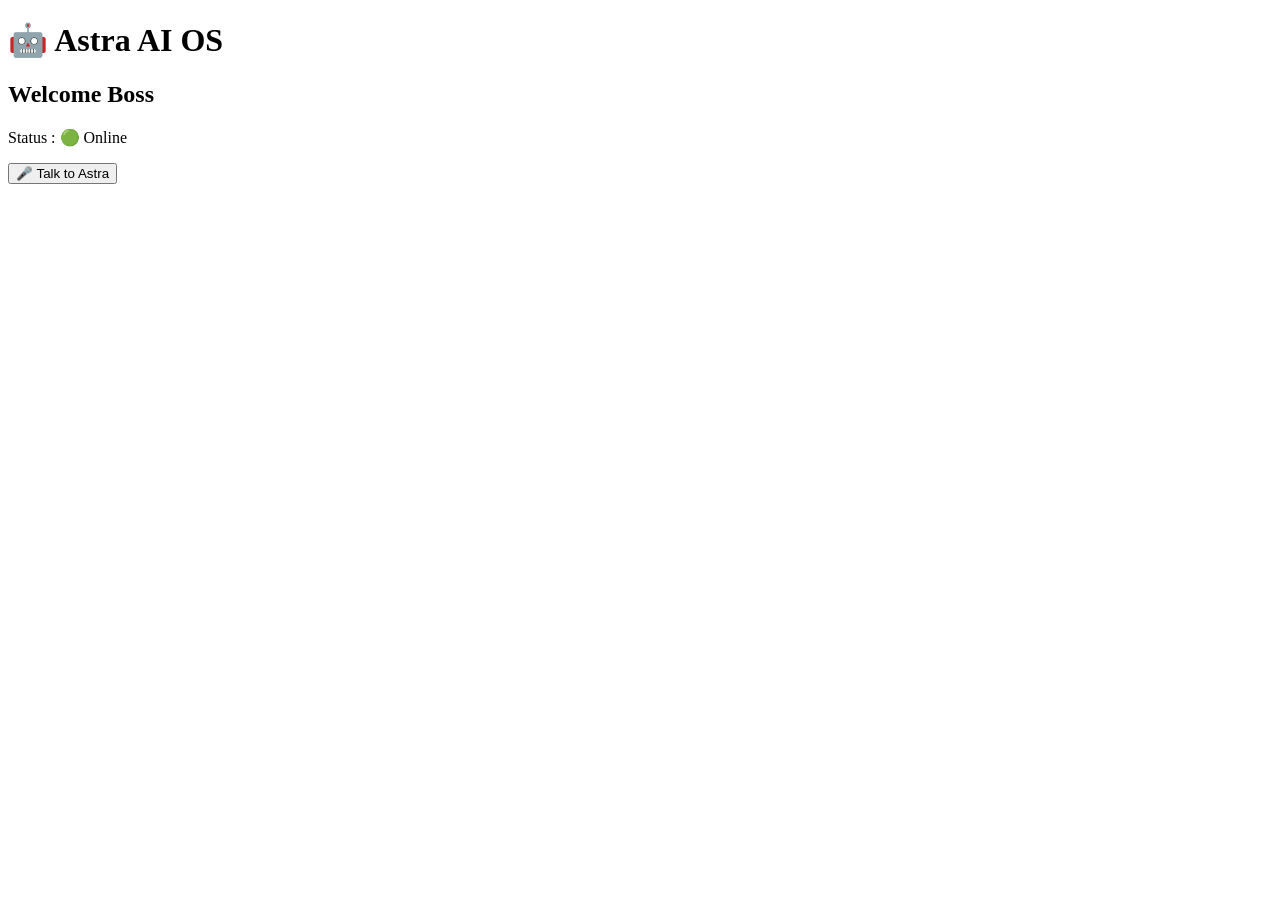
==== index.html @ 03893228 "Add initial HTML structure for Astra AI OS" ====
<!DOCTYPE html>
<html lang="en">
<head>
    <meta charset="UTF-8">
    <meta name="viewport" content="width=device-width, initial-scale=1.0">
    <title>Astra AI OS</title>
</head>
<body>

    <h1>🤖 Astra AI OS</h1>

    <h2>Welcome Boss</h2>

    <p>Status : 🟢 Online</p>

    <button>🎤 Talk to Astra</button>

</body>
</html>
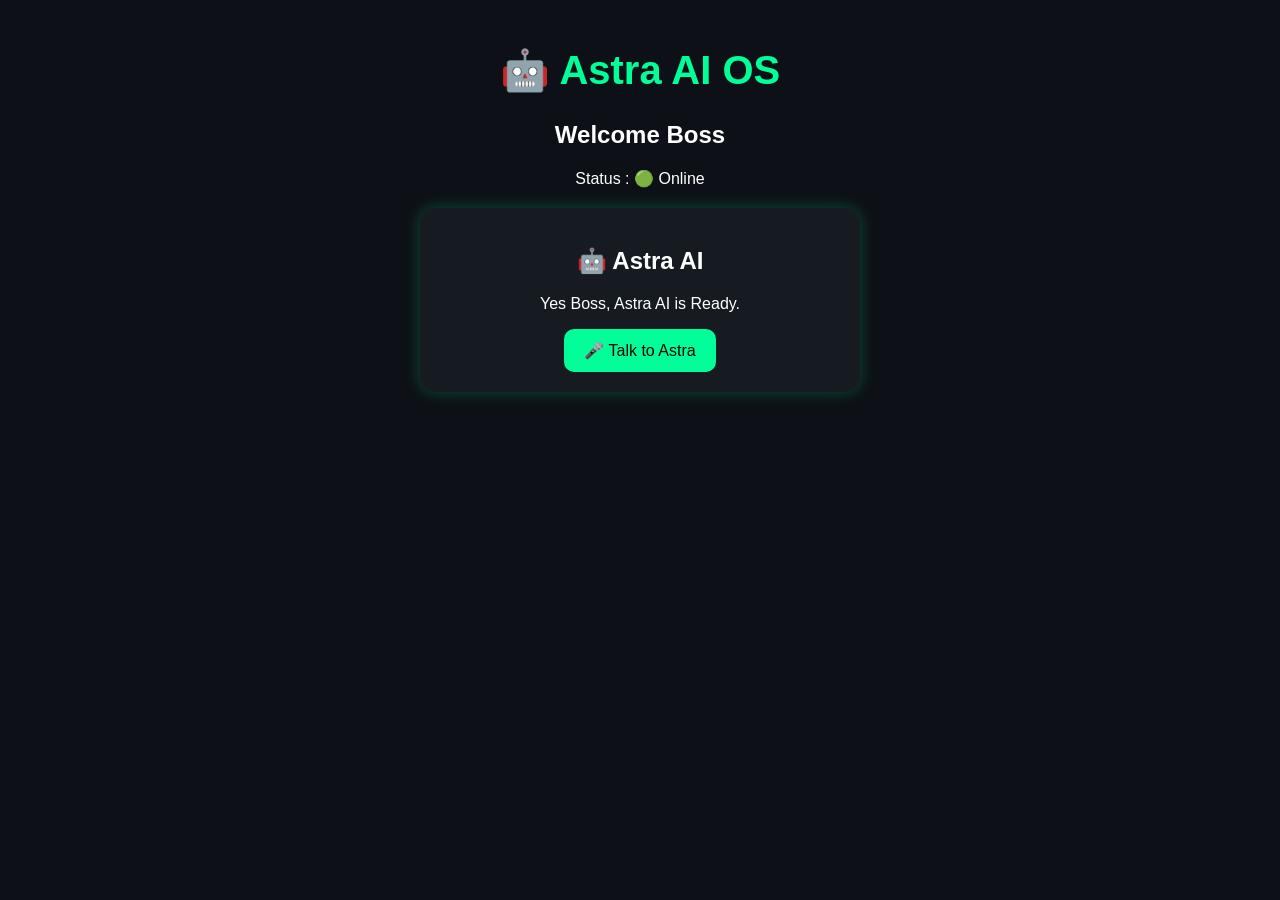
==== commit fa1d0a50: "Refactor button into a card layout" ====
--- a/index.html
+++ b/index.html
@@ -1,10 +1,14 @@
 <!DOCTYPE html>
 <html lang="en">
+
 <head>
     <meta charset="UTF-8">
     <meta name="viewport" content="width=device-width, initial-scale=1.0">
     <title>Astra AI OS</title>
+
+    <link rel="stylesheet" href="style.css">
 </head>
+
 <body>
 
     <h1>🤖 Astra AI OS</h1>
@@ -13,7 +17,22 @@
 
     <p>Status : 🟢 Online</p>
 
-    <button>🎤 Talk to Astra</button>
+    <div class="card">
+
+        <h2>🤖 Astra AI</h2>
+
+        <p id="status">
+            Yes Boss, Astra AI is Ready.
+        </p>
+
+        <button onclick="greetBoss()">
+            🎤 Talk to Astra
+        </button>
+
+    </div>
+
+    <script src="script.js"></script>
 
 </body>
+
 </html>
--- a/style.css
+++ b/style.css
@@ -0,0 +1,52 @@
+body{
+    margin:0;
+    padding:20px;
+    background:#0d1117;
+    color:white;
+    font-family:Arial,sans-serif;
+    text-align:center;
+}
+
+h1{
+    color:#00ff99;
+    font-size:40px;
+}
+
+.card{
+    background:#161b22;
+    margin:20px auto;
+    padding:20px;
+    max-width:400px;
+    border-radius:15px;
+    box-shadow:0 0 15px rgba(0,255,153,0.25);
+}
+
+button{
+    background:#00ff99;
+    color:black;
+    border:none;
+    padding:12px 20px;
+    border-radius:10px;
+    font-size:16px;
+    cursor:pointer;
+}
+
+button:hover{
+    background:white;
+}
+
+input{
+    width:90%;
+    padding:12px;
+    border-radius:10px;
+    border:none;
+    margin:10px 0;
+}
+
+#chatbox{
+    background:#0f172a;
+    min-height:120px;
+    padding:15px;
+    border-radius:10px;
+    text-align:left;
+}
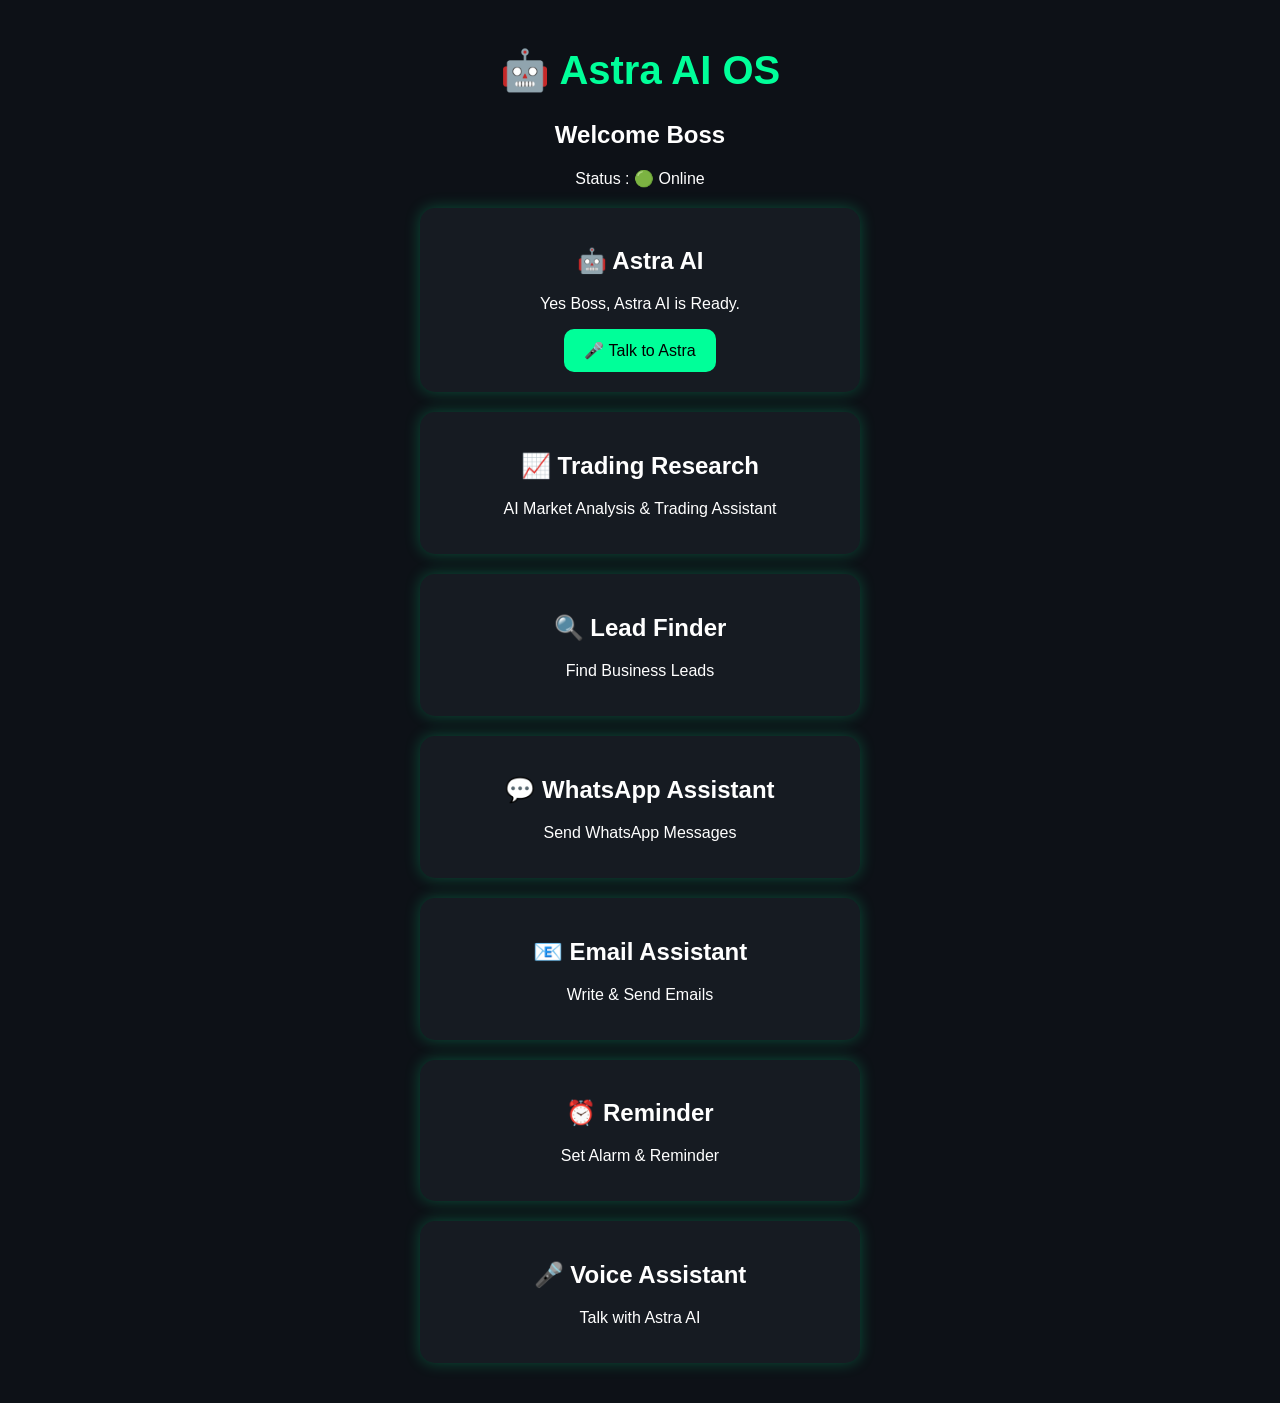
==== commit 2f65b8c9: "Add dashboard with interactive cards for features" ====
--- a/index.html
+++ b/index.html
@@ -31,6 +31,40 @@
 
     </div>
 
+    <div class="dashboard">
+
+        <div class="card" onclick="location.href='trading.html'">
+            <h2>📈 Trading Research</h2>
+            <p>AI Market Analysis & Trading Assistant</p>
+        </div>
+
+        <div class="card" onclick="location.href='leads.html'">
+            <h2>🔍 Lead Finder</h2>
+            <p>Find Business Leads</p>
+        </div>
+
+        <div class="card" onclick="location.href='whatsapp.html'">
+            <h2>💬 WhatsApp Assistant</h2>
+            <p>Send WhatsApp Messages</p>
+        </div>
+
+        <div class="card" onclick="location.href='email.html'">
+            <h2>📧 Email Assistant</h2>
+            <p>Write & Send Emails</p>
+        </div>
+
+        <div class="card" onclick="location.href='reminder.html'">
+            <h2>⏰ Reminder</h2>
+            <p>Set Alarm & Reminder</p>
+        </div>
+
+        <div class="card" onclick="location.href='voice.html'">
+            <h2>🎤 Voice Assistant</h2>
+            <p>Talk with Astra AI</p>
+        </div>
+
+    </div>
+
     <script src="script.js"></script>
 
 </body>
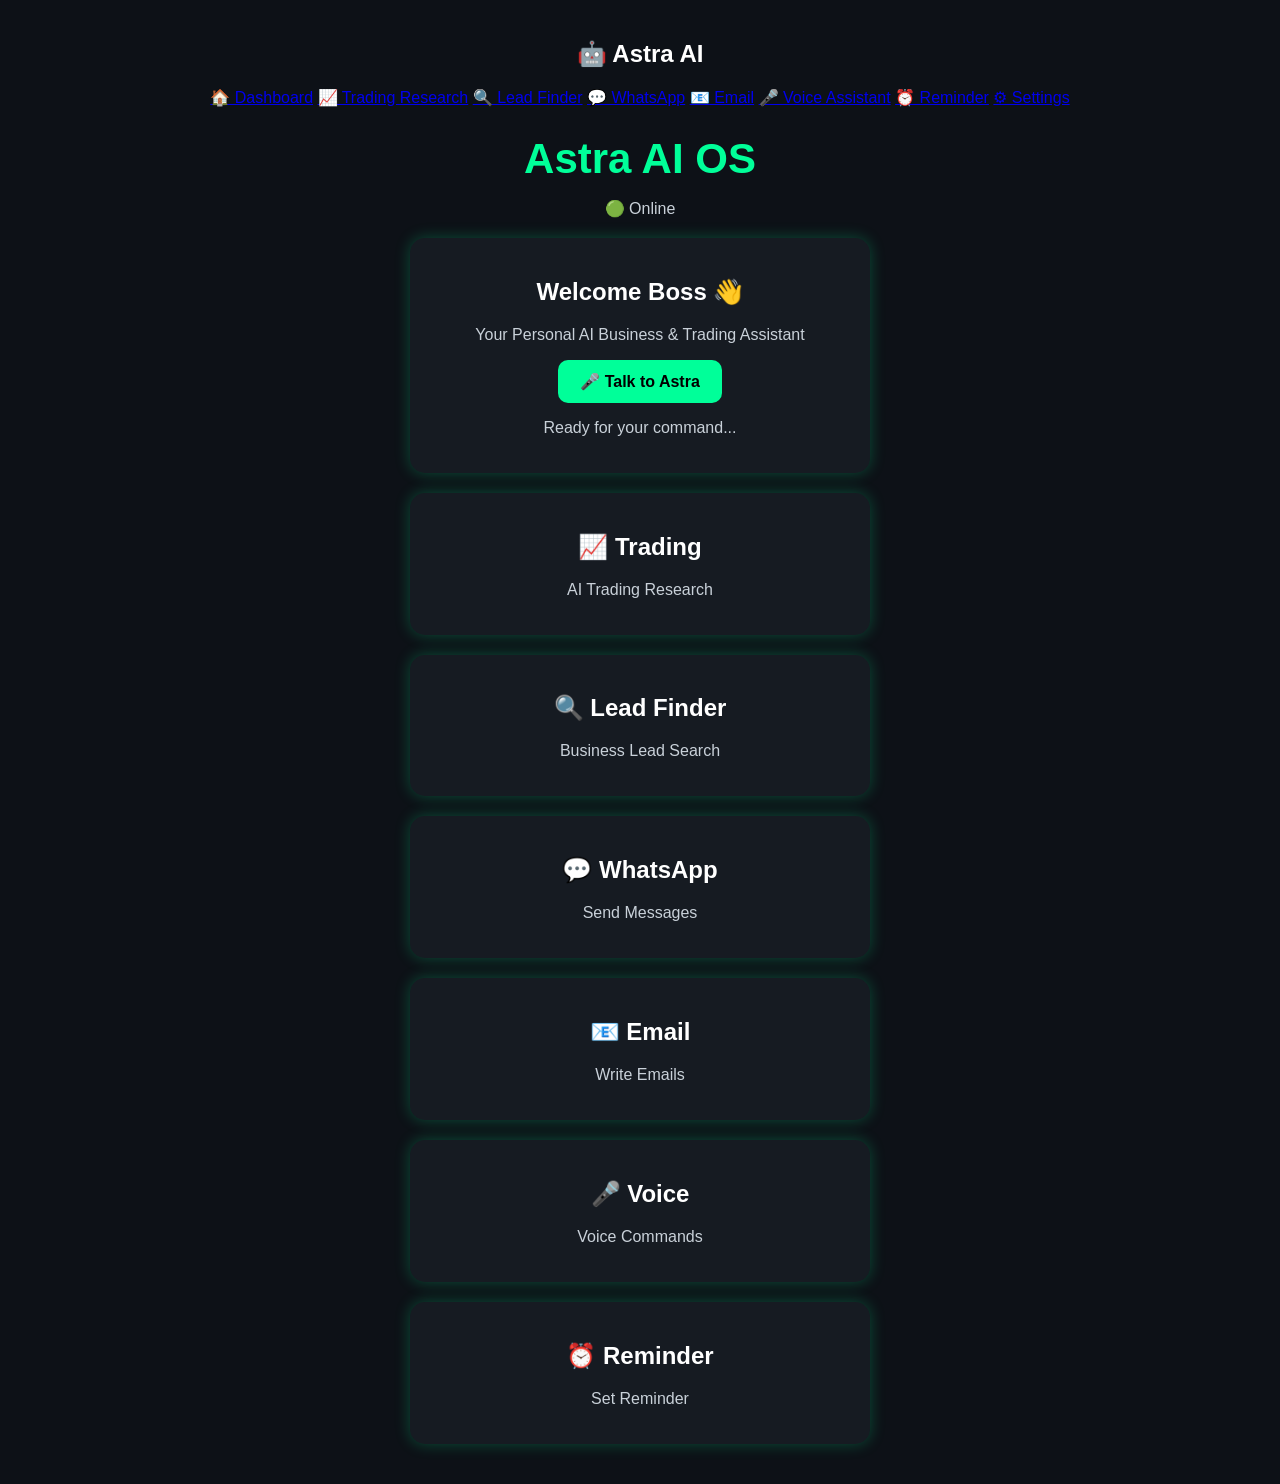
==== commit bfeec0c0: "Refactor index.html structure and content" ====
--- a/index.html
+++ b/index.html
@@ -1,72 +1,84 @@
 <!DOCTYPE html>
 <html lang="en">
-
 <head>
-    <meta charset="UTF-8">
-    <meta name="viewport" content="width=device-width, initial-scale=1.0">
-    <title>Astra AI OS</title>
-
-    <link rel="stylesheet" href="style.css">
+<meta charset="UTF-8">
+<meta name="viewport" content="width=device-width, initial-scale=1.0">
+<title>Astra AI OS</title>
+<link rel="stylesheet" href="style.css">
 </head>
 
 <body>
 
-    <h1>🤖 Astra AI OS</h1>
+<div class="sidebar">
+    <h2>🤖 Astra AI</h2>
 
-    <h2>Welcome Boss</h2>
+    <a href="#">🏠 Dashboard</a>
+    <a href="#">📈 Trading Research</a>
+    <a href="#">🔍 Lead Finder</a>
+    <a href="#">💬 WhatsApp</a>
+    <a href="#">📧 Email</a>
+    <a href="#">🎤 Voice Assistant</a>
+    <a href="#">⏰ Reminder</a>
+    <a href="#">⚙ Settings</a>
+</div>
 
-    <p>Status : 🟢 Online</p>
+<div class="main">
+
+    <div class="topbar">
+        <h1>Astra AI OS</h1>
+        <p>🟢 Online</p>
+    </div>
 
     <div class="card">
-
-        <h2>🤖 Astra AI</h2>
-
-        <p id="status">
-            Yes Boss, Astra AI is Ready.
-        </p>
+        <h2>Welcome Boss 👋</h2>
+        <p>Your Personal AI Business & Trading Assistant</p>
 
         <button onclick="greetBoss()">
             🎤 Talk to Astra
         </button>
 
+        <p id="status">
+            Ready for your command...
+        </p>
     </div>
 
-    <div class="dashboard">
+    <div class="grid">
 
-        <div class="card" onclick="location.href='trading.html'">
-            <h2>📈 Trading Research</h2>
-            <p>AI Market Analysis & Trading Assistant</p>
+        <div class="card">
+            <h2>📈 Trading</h2>
+            <p>AI Trading Research</p>
         </div>
 
-        <div class="card" onclick="location.href='leads.html'">
+        <div class="card">
             <h2>🔍 Lead Finder</h2>
-            <p>Find Business Leads</p>
+            <p>Business Lead Search</p>
         </div>
 
-        <div class="card" onclick="location.href='whatsapp.html'">
-            <h2>💬 WhatsApp Assistant</h2>
-            <p>Send WhatsApp Messages</p>
+        <div class="card">
+            <h2>💬 WhatsApp</h2>
+            <p>Send Messages</p>
         </div>
 
-        <div class="card" onclick="location.href='email.html'">
-            <h2>📧 Email Assistant</h2>
-            <p>Write & Send Emails</p>
+        <div class="card">
+            <h2>📧 Email</h2>
+            <p>Write Emails</p>
         </div>
 
-        <div class="card" onclick="location.href='reminder.html'">
-            <h2>⏰ Reminder</h2>
-            <p>Set Alarm & Reminder</p>
+        <div class="card">
+            <h2>🎤 Voice</h2>
+            <p>Voice Commands</p>
         </div>
 
-        <div class="card" onclick="location.href='voice.html'">
-            <h2>🎤 Voice Assistant</h2>
-            <p>Talk with Astra AI</p>
+        <div class="card">
+            <h2>⏰ Reminder</h2>
+            <p>Set Reminder</p>
         </div>
 
     </div>
 
-    <script src="script.js"></script>
+</div>
+
+<script src="script.js"></script>
 
 </body>
-
 </html>
--- a/style.css
+++ b/style.css
@@ -9,26 +9,42 @@
 
 h1{
     color:#00ff99;
-    font-size:40px;
+    font-size:42px;
+    margin-bottom:10px;
+}
+
+h2{
+    color:white;
+}
+
+p{
+    color:#c9d1d9;
 }
 
 .card{
     background:#161b22;
     margin:20px auto;
     padding:20px;
-    max-width:400px;
+    max-width:420px;
     border-radius:15px;
     box-shadow:0 0 15px rgba(0,255,153,0.25);
+    transition:0.3s;
+}
+
+.card:hover{
+    transform:scale(1.03);
+    box-shadow:0 0 20px #00ff99;
 }
 
 button{
     background:#00ff99;
     color:black;
     border:none;
-    padding:12px 20px;
+    padding:12px 22px;
     border-radius:10px;
     font-size:16px;
     cursor:pointer;
+    font-weight:bold;
 }
 
 button:hover{
@@ -50,3 +66,23 @@
     border-radius:10px;
     text-align:left;
 }
+
+.dashboard{
+    display:grid;
+    grid-template-columns:repeat(auto-fit,minmax(250px,1fr));
+    gap:20px;
+    margin-top:40px;
+}
+
+.dashboard .card{
+    max-width:100%;
+    cursor:pointer;
+}
+
+.dashboard .card h2{
+    color:#00ff99;
+}
+
+.dashboard .card p{
+    color:#c9d1d9;
+}
